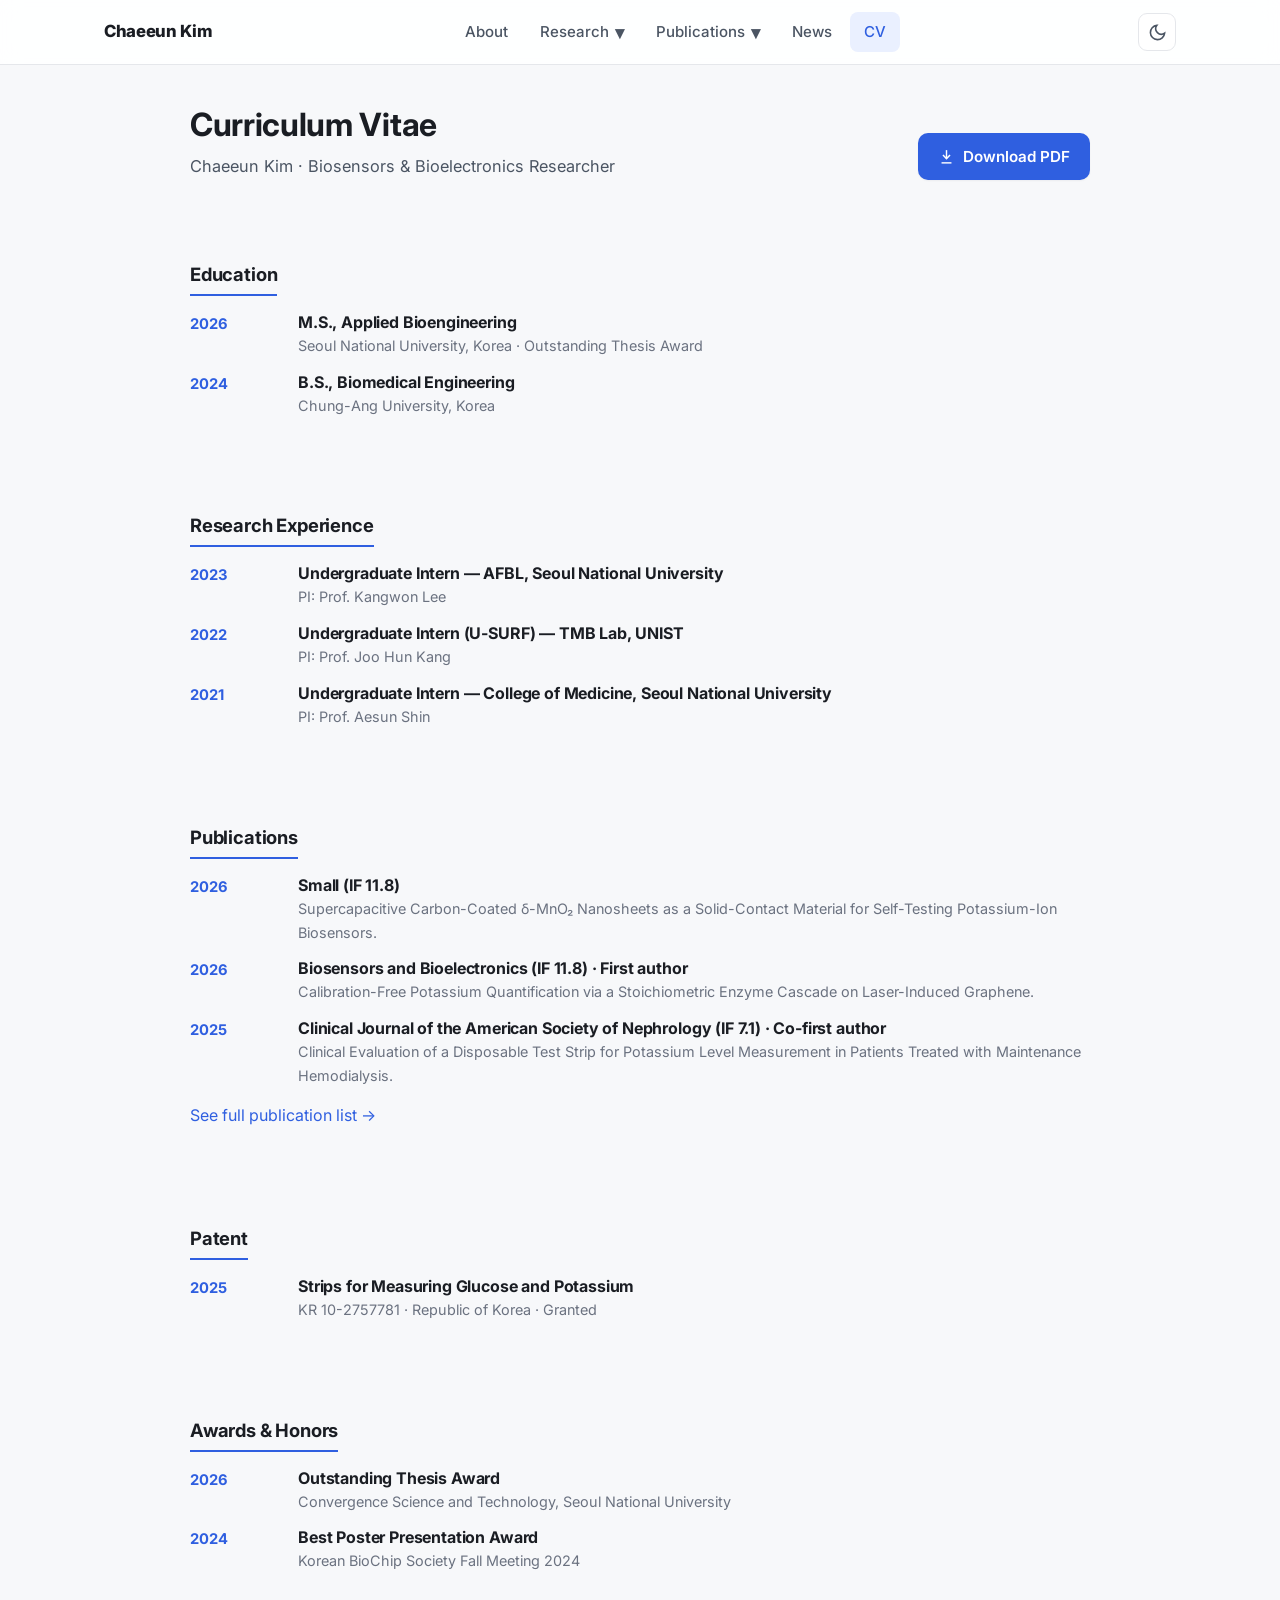
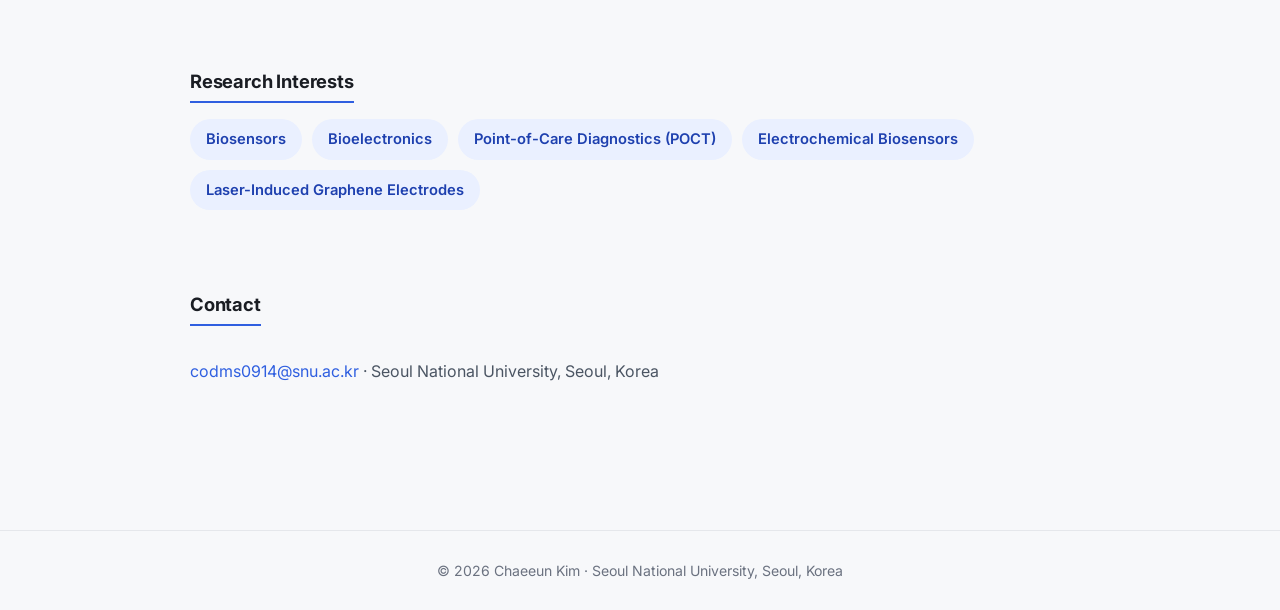
==== cv.html @ f44e91a9 "Remove Theses link from Publications menu Co-Authored-By: Claude Opus 5.5 <noreply@anthropic.com> Cl" ====
<!DOCTYPE html>
<html lang="en" data-theme="light">
<head>
  <meta charset="UTF-8" />
  <meta name="viewport" content="width=device-width, initial-scale=1.0" />
  <title>CV — Chaeeun Kim</title>
  <meta name="description" content="Curriculum vitae of Chaeeun Kim, biosensors and bioelectronics researcher." />
  <link rel="preconnect" href="https://fonts.googleapis.com" />
  <link rel="preconnect" href="https://fonts.gstatic.com" crossorigin />
  <link href="https://fonts.googleapis.com/css2?family=Inter:wght@400;500;600;700;800&display=swap" rel="stylesheet" />
  <link rel="stylesheet" href="assets/css/style.css?v=20261023-hero" />
</head>
<body>

  <!-- ============ NAVIGATION (same on every page) ============ -->
  <header class="nav">
    <div class="nav__inner">
      <a class="nav__brand" href="index.html">Chaeeun Kim</a>
      <nav class="nav__links" id="navLinks">

        <a href="index.html">About</a>
        <details class="nav__dropdown"><summary class="nav__dropdown-toggle">Research <span class="nav__caret" aria-hidden="true">▾</span></summary><div class="nav__dropdown-menu"><a href="research-experiences.html">Research Experiences</a><a href="research-interests.html">Research Interests</a></div></details>
        <details class="nav__dropdown">
          <summary class="nav__dropdown-toggle">Publications <span class="nav__caret" aria-hidden="true">▾</span></summary>
          <div class="nav__dropdown-menu">
            <a href="publications.html">Journal Articles</a>
            <a href="patents.html">Patents/Projects</a>
          </div>
        </details>
        <a href="news.html">News</a>
        <a href="cv.html" class="is-active">CV</a>
      </nav>
      <div style="display:flex; gap:8px;">
        <button class="icon-btn nav__toggle" onclick="toggleMenu()" aria-label="Menu">
          <svg viewBox="0 0 24 24" fill="none" stroke="currentColor" stroke-width="2" width="20" height="20"><line x1="3" y1="6" x2="21" y2="6"/><line x1="3" y1="12" x2="21" y2="12"/><line x1="3" y1="18" x2="21" y2="18"/></svg>
        </button>
        <button class="icon-btn" onclick="toggleTheme()" aria-label="Toggle dark mode">
          <svg viewBox="0 0 24 24" fill="none" stroke="currentColor" stroke-width="2" width="19" height="19"><path d="M21 12.79A9 9 0 1 1 11.21 3 7 7 0 0 0 21 12.79z"/></svg>
        </button>
      </div>
    </div>
  </header>

  <main class="site-main">
    <div class="container">
      <div class="layout layout--single">

        <div class="page-header" style="display:flex; justify-content:space-between; align-items:flex-end; flex-wrap:wrap; gap:16px;">
          <div>
            <h1>Curriculum Vitae</h1>
            <p>Chaeeun Kim · Biosensors &amp; Bioelectronics Researcher</p>
          </div>
          <!-- PDF DOWNLOAD: put your CV at assets/files/CV_Chaeeun_Kim.pdf, then
               remove style="display:none" below to show the button. -->
          <a class="btn-download" href="assets/files/CV_Chaeeun_Kim.pdf" target="_blank" rel="noopener" >
            <svg viewBox="0 0 24 24" fill="none" stroke="currentColor" stroke-width="2"><path d="M12 3v12"/><path d="m7 10 5 5 5-5"/><path d="M5 21h14"/></svg>
            Download PDF
          </a>
        </div>

        <!-- Education -->
        <div class="cv-block">
          <h2>Education</h2>
          <div class="cv-row">
            <div class="cv-row__year">2026</div>
            <div class="cv-row__body">
              <h3>M.S., Applied Bioengineering</h3>
              <p>Seoul National University, Korea · Outstanding Thesis Award</p>
            </div>
          </div>
          <div class="cv-row">
            <div class="cv-row__year">2024</div>
            <div class="cv-row__body">
              <h3>B.S., Biomedical Engineering</h3>
              <p>Chung-Ang University, Korea</p>
            </div>
          </div>
        </div>

        <!-- Research Experience -->
        <div class="cv-block">
          <h2>Research Experience</h2>
          <div class="cv-row">
            <div class="cv-row__year">2023</div>
            <div class="cv-row__body">
              <h3>Undergraduate Intern — AFBL, Seoul National University</h3>
              <p>PI: Prof. Kangwon Lee</p>
            </div>
          </div>
          <div class="cv-row">
            <div class="cv-row__year">2022</div>
            <div class="cv-row__body">
              <h3>Undergraduate Intern (U-SURF) — TMB Lab, UNIST</h3>
              <p>PI: Prof. Joo Hun Kang</p>
            </div>
          </div>
          <div class="cv-row">
            <div class="cv-row__year">2021</div>
            <div class="cv-row__body">
              <h3>Undergraduate Intern — College of Medicine, Seoul National University</h3>
              <p>PI: Prof. Aesun Shin</p>
            </div>
          </div>
        </div>

        <!-- Publications -->
        <div class="cv-block">
          <h2>Publications</h2>
          <div class="cv-row">
            <div class="cv-row__year">2026</div>
            <div class="cv-row__body">
              <h3>Small (IF 11.8)</h3>
              <p>Supercapacitive Carbon-Coated δ-MnO₂ Nanosheets as a Solid-Contact Material for Self-Testing Potassium-Ion Biosensors.</p>
            </div>
          </div>
          <div class="cv-row">
            <div class="cv-row__year">2026</div>
            <div class="cv-row__body">
              <h3>Biosensors and Bioelectronics (IF 11.8) · First author</h3>
              <p>Calibration-Free Potassium Quantification via a Stoichiometric Enzyme Cascade on Laser-Induced Graphene.</p>
            </div>
          </div>
          <div class="cv-row">
            <div class="cv-row__year">2025</div>
            <div class="cv-row__body">
              <h3>Clinical Journal of the American Society of Nephrology (IF 7.1) · Co-first author</h3>
              <p>Clinical Evaluation of a Disposable Test Strip for Potassium Level Measurement in Patients Treated with Maintenance Hemodialysis.</p>
            </div>
          </div>
          <p style="margin-top:6px;"><a href="publications.html">See full publication list →</a></p>
        </div>

        <!-- Patents -->
        <div class="cv-block">
          <h2>Patent</h2>
          <div class="cv-row">
            <div class="cv-row__year">2025</div>
            <div class="cv-row__body">
              <h3>Strips for Measuring Glucose and Potassium</h3>
              <p>KR 10-2757781 · Republic of Korea · Granted</p>
            </div>
          </div>
        </div>

        <!-- Awards -->
        <div class="cv-block">
          <h2>Awards &amp; Honors</h2>
          <div class="cv-row">
            <div class="cv-row__year">2026</div>
            <div class="cv-row__body">
              <h3>Outstanding Thesis Award</h3>
              <p>Convergence Science and Technology, Seoul National University</p>
            </div>
          </div>
          <div class="cv-row">
            <div class="cv-row__year">2024</div>
            <div class="cv-row__body">
              <h3>Best Poster Presentation Award</h3>
              <p>Korean BioChip Society Fall Meeting 2024</p>
            </div>
          </div>
        </div>

        <!-- Research Interests -->
        <div class="cv-block">
          <h2>Research Interests</h2>
          <div class="pills">
            <span class="pill">Biosensors</span>
            <span class="pill">Bioelectronics</span>
            <span class="pill">Point-of-Care Diagnostics (POCT)</span>
            <span class="pill">Electrochemical Biosensors</span>
            <span class="pill">Laser-Induced Graphene Electrodes</span>
          </div>
        </div>

        <!-- Contact -->
        <div class="cv-block">
          <h2>Contact</h2>
          <p style="color:var(--text-soft);">
            <a href="mailto:codms0914@snu.ac.kr">codms0914@snu.ac.kr</a> · Seoul National University, Seoul, Korea
          </p>
        </div>

      </div>
    </div>
  </main>

  <footer class="footer">
    <div class="container">© 2026 Chaeeun Kim · Seoul National University, Seoul, Korea</div>
  </footer>

  <script src="assets/js/main.js?v=20261023"></script>
</body>
</html>
---- assets/css/style.css ----
/* =============================================================
   Chaeeun Kim — Academic Portfolio
   Design system & global styles
   Font: Inter (loaded in each HTML <head>)
   ============================================================= */

/* ---------- Theme tokens ---------- */
:root {
  --font-sans: "Inter", -apple-system, BlinkMacSystemFont, "Segoe UI", Roboto, Helvetica, Arial, sans-serif;

  /* Light theme */
  --bg: #f7f8fa;
  --surface: #ffffff;
  --surface-2: #f1f3f6;
  --text: #1a1d23;
  --text-soft: #4b5563;
  --text-muted: #6b7280;
  --border: #e5e7eb;
  --accent: #2f5fe0;          /* refined academic blue */
  --accent-soft: #eaf0ff;
  --accent-strong: #1e40af;
  --shadow: 0 1px 3px rgba(16, 24, 40, .06), 0 8px 24px rgba(16, 24, 40, .05);
  --shadow-sm: 0 1px 2px rgba(16, 24, 40, .05);
  --radius: 16px;
  --radius-sm: 10px;
  --maxw: 1120px;
}

html[data-theme="dark"] {
  --bg: #0f1115;
  --surface: #171a21;
  --surface-2: #1e222b;
  --text: #e8eaed;
  --text-soft: #b6bcc6;
  --text-muted: #8b93a1;
  --border: #2a2f3a;
  --accent: #6b93ff;
  --accent-soft: #1b2540;
  --accent-strong: #93b2ff;
  --shadow: 0 1px 3px rgba(0, 0, 0, .4), 0 12px 30px rgba(0, 0, 0, .35);
  --shadow-sm: 0 1px 2px rgba(0, 0, 0, .35);
}

* { box-sizing: border-box; }

html { scroll-behavior: smooth; }

body {
  margin: 0;
  font-family: var(--font-sans);
  background: var(--bg);
  color: var(--text);
  line-height: 1.65;
  font-size: 16px;
  -webkit-font-smoothing: antialiased;
  text-rendering: optimizeLegibility;
  transition: background-color .25s ease, color .25s ease;
}

a { color: var(--accent); text-decoration: none; transition: color .15s ease; }
a:hover { color: var(--accent-strong); text-decoration: underline; }

h1, h2, h3, h4 { line-height: 1.25; font-weight: 700; letter-spacing: -.01em; }

img { max-width: 100%; display: block; }

/* ---------- Layout ---------- */
.container { max-width: var(--maxw); margin: 0 auto; padding: 0 24px; }

.site-main { padding: 40px 0 72px; }

.layout {
  display: grid;
  grid-template-columns: 320px 1fr;
  gap: 48px;
  align-items: start;
}

/* Pages without the profile sidebar (publications, news, etc.) */
.layout--single { grid-template-columns: 1fr; max-width: 900px; margin: 0 auto; }

/* ---------- Top navigation ---------- */
.nav {
  position: sticky; top: 0; z-index: 50;
  background: color-mix(in srgb, var(--surface) 88%, transparent);
  backdrop-filter: saturate(160%) blur(10px);
  border-bottom: 1px solid var(--border);
}
.nav__inner {
  max-width: var(--maxw); margin: 0 auto; padding: 0 24px;
  height: 64px; display: flex; align-items: center; justify-content: space-between;
}
.nav__brand { font-weight: 800; font-size: 1.05rem; letter-spacing: -.02em; color: var(--text); }
.nav__brand:hover { text-decoration: none; color: var(--accent); }
.nav__links { display: flex; align-items: center; gap: 4px; }
.nav__links a {
  color: var(--text-soft); font-weight: 500; font-size: .94rem;
  padding: 8px 14px; border-radius: 8px;
}
.nav__links a:hover { color: var(--text); background: var(--surface-2); text-decoration: none; }
.nav__links a.is-active { color: var(--accent); background: var(--accent-soft); }

.icon-btn {
  display: inline-flex; align-items: center; justify-content: center;
  width: 38px; height: 38px; border-radius: 9px;
  border: 1px solid var(--border); background: var(--surface);
  color: var(--text-soft); cursor: pointer; transition: all .15s ease;
}
.icon-btn:hover { color: var(--accent); border-color: var(--accent); }

.nav__toggle { display: none; }

/* ---------- Profile card (sidebar) ---------- */
.profile {
  position: sticky; top: 88px;
  background: var(--surface);
  border: 1px solid var(--border);
  border-radius: var(--radius);
  box-shadow: var(--shadow);
  padding: 28px 24px;
  text-align: center;
}
.profile__avatar {
  width: 168px; height: 168px; border-radius: 50%;
  margin: 4px auto 18px; object-fit: cover;
  border: 4px solid var(--surface);
  box-shadow: 0 0 0 1px var(--border), var(--shadow);
  background: var(--surface-2);
}
.profile__name { font-size: 1.5rem; margin: 0 0 6px; }
.profile__role { color: var(--text-soft); font-size: .95rem; margin: 0 0 2px; }
.profile__org { color: var(--accent); font-size: .9rem; font-weight: 600; margin: 0 0 18px; }
.profile__org a { color: var(--accent); }

.social { display: flex; justify-content: center; flex-wrap: wrap; gap: 8px; }
.social a {
  display: inline-flex; align-items: center; justify-content: center;
  width: 40px; height: 40px; border-radius: 10px;
  background: var(--surface-2); color: var(--text-soft);
  transition: all .15s ease;
}
.social a:hover { background: var(--accent); color: #fff; text-decoration: none; transform: translateY(-2px); }
.social svg { width: 19px; height: 19px; }

.profile__divider { height: 1px; background: var(--border); margin: 20px 0; }
.profile__meta { text-align: left; font-size: .88rem; color: var(--text-muted); }
.profile__meta li { display: flex; gap: 9px; align-items: flex-start; margin-bottom: 9px; list-style: none; }
.profile__meta ul { margin: 0; padding: 0; }
.profile__meta svg { width: 16px; height: 16px; flex-shrink: 0; margin-top: 3px; color: var(--accent); }

/* ---------- Sections ---------- */
.section { margin-bottom: 44px; }
.section:last-child { margin-bottom: 0; }
.section__title {
  font-size: 1.35rem; margin: 0 0 6px;
  display: flex; align-items: center; gap: 10px;
}
.section__title::after {
  content: ""; flex: 1; height: 1px; background: var(--border);
}
.section__lead { color: var(--text-soft); margin: 0 0 22px; font-size: 1rem; }

.page-header { margin-bottom: 34px; }
.page-header h1 { font-size: 2rem; margin: 0 0 8px; }
.page-header p { color: var(--text-soft); margin: 0; font-size: 1.02rem; }

/* Hero (About intro) */
.hero-panel {
  position: relative;
  padding: 36px 40px;
  border: 1px solid var(--border);
  border-radius: 16px;
  background: var(--surface);
}
.hero__eyebrow {
  display: inline-flex; align-items: center; gap: 8px;
  margin: 0 0 16px;
  color: var(--text-muted);
  font-size: .74rem;
  font-weight: 600;
  letter-spacing: .14em;
  text-transform: uppercase;
}
.hero__eyebrow::before { content: ""; width: 7px; height: 7px; border-radius: 50%; background: var(--accent); }
.hero__name { font-size: 2.5rem; font-weight: 800; margin: 0 0 10px; letter-spacing: -.04em; }
.hero__tagline { font-size: 1.08rem; color: var(--text-soft); font-weight: 500; margin: 0 0 24px; padding-bottom: 22px; border-bottom: 1px solid var(--border); }
.prose p { color: var(--text-soft); margin: 0 0 16px; }
.hero-panel .prose p { line-height: 1.85; }
.hero-panel .prose p:last-child { margin-bottom: 0; }
.hero-panel .prose strong { color: var(--text); font-weight: 600; }

/* ---------- Cards / research focus ---------- */
.section__heading-row {
  display: flex;
  align-items: center;
  justify-content: space-between;
  gap: 20px;
  margin-bottom: 12px;
}
.section__heading-row .section__title { flex: 1; margin-bottom: 0; }
.section__more {
  display: inline-flex;
  align-items: center;
  gap: 7px;
  flex-shrink: 0;
  color: var(--accent);
  font-size: .86rem;
  font-weight: 600;
}
.section__more:hover { text-decoration: none; }
.section__more svg { width: 16px; height: 16px; transition: transform .18s ease; }
.section__more:hover svg { transform: translateX(3px); }
.cards { display: grid; grid-template-columns: repeat(auto-fit, minmax(200px, 1fr)); gap: 16px; }
.card {
  background: var(--surface); border: 1px solid var(--border);
  border-radius: var(--radius-sm); padding: 22px; box-shadow: var(--shadow-sm);
  transition: transform .18s ease, box-shadow .18s ease, border-color .18s ease;
}
.card:hover { transform: translateY(-3px); box-shadow: var(--shadow); border-color: var(--accent); }
.card__icon {
  width: 44px; height: 44px; border-radius: 11px;
  display: inline-flex; align-items: center; justify-content: center;
  background: var(--accent-soft); color: var(--accent); margin-bottom: 14px;
}
.card__icon svg { width: 24px; height: 24px; }
.card h3 { font-size: 1.02rem; margin: 0 0 6px; }
.card p { font-size: .9rem; color: var(--text-muted); margin: 0; }
.research-card {
  min-width: 0;
  overflow: hidden;
  padding: 0;
}
.research-card__media {
  position: relative;
  aspect-ratio: 3 / 2;
  overflow: hidden;
  background: #f8fbff;
  border-bottom: 1px solid var(--border);
}
.research-card__media img {
  width: 100%;
  height: 100%;
  object-fit: cover;
  transition: transform .35s ease;
}
.research-card__index {
  position: absolute;
  top: 12px;
  left: 14px;
  z-index: 2;
  display: inline-flex;
  align-items: center;
  gap: 8px;
  color: #4f7ee8;
  font-size: .75rem;
  font-weight: 700;
  text-shadow: 0 1px 5px rgba(255, 255, 255, .95);
}
.research-card__index::after {
  content: "";
  width: 22px;
  height: 1px;
  background: #8eb3ff;
}
.research-card:hover .research-card__media img { transform: scale(1.025); }
.research-card__body { padding: 15px 18px 20px; }
.research-card h3 { font-size: 1rem; line-height: 1.28; }
.research-card p { line-height: 1.55; }

/* Interests as pills */
.pills { display: flex; flex-wrap: wrap; gap: 10px; }
.pill {
  background: var(--accent-soft); color: var(--accent-strong);
  padding: 8px 16px; border-radius: 999px; font-size: .92rem; font-weight: 600;
}

/* ---------- Timeline (education / experience) ---------- */
.timeline { position: relative; padding-left: 26px; }
.timeline::before {
  content: ""; position: absolute; left: 6px; top: 6px; bottom: 6px;
  width: 2px; background: var(--border);
}
.timeline__item { position: relative; padding-bottom: 24px; }
.timeline__item:last-child { padding-bottom: 0; }
.timeline__item::before {
  content: ""; position: absolute; left: -26px; top: 5px;
  width: 12px; height: 12px; border-radius: 50%;
  background: var(--accent); border: 3px solid var(--surface);
  box-shadow: 0 0 0 1px var(--accent);
}
.timeline__title { font-size: 1.02rem; font-weight: 700; margin: 0; }
.timeline__meta { color: var(--accent); font-size: .85rem; font-weight: 600; margin: 2px 0 0; }
.timeline__sub { color: var(--text-muted); font-size: .9rem; margin: 4px 0 0; }

/* ---------- Publications ---------- */
.pub-list { list-style: none; margin: 0; padding: 0; }
.pub {
  background: var(--surface); border: 1px solid var(--border);
  border-radius: var(--radius-sm); padding: 22px 24px; margin-bottom: 16px;
  box-shadow: var(--shadow-sm); transition: border-color .18s ease, box-shadow .18s ease;
  display: flex; gap: 20px;
}
.pub:hover { border-color: var(--accent); box-shadow: var(--shadow); }
.pub__year {
  flex-shrink: 0; font-weight: 800; font-size: 1.05rem; color: var(--accent);
  width: 52px; padding-top: 2px;
}
.pub__body { flex: 1; }
.pub__title { font-size: 1.05rem; font-weight: 700; margin: 0 0 8px; line-height: 1.4; }
.pub__authors { font-size: .92rem; color: var(--text-soft); margin: 0 0 10px; }
.pub__authors .me { color: var(--text); font-weight: 700; text-decoration: underline; text-decoration-color: var(--accent); text-underline-offset: 3px; }
.pub__venue { display: flex; flex-wrap: wrap; align-items: center; gap: 10px; }
.pub__journal { font-style: italic; color: var(--text); font-weight: 600; font-size: .92rem; }
.badge {
  display: inline-flex; align-items: center; gap: 5px;
  font-size: .76rem; font-weight: 700; padding: 3px 10px; border-radius: 999px;
  background: var(--surface-2); color: var(--text-soft);
}
.badge--if { background: var(--accent-soft); color: var(--accent-strong); }
.badge--dot::before { content: ""; width: 6px; height: 6px; border-radius: 50%; background: currentColor; }
.pub__link {
  display: inline-flex; align-items: center; gap: 6px;
  font-size: .82rem; font-weight: 600; padding: 4px 12px; border-radius: 999px;
  border: 1px solid var(--border); color: var(--text-soft);
}
.pub__link:hover { border-color: var(--accent); color: var(--accent); text-decoration: none; }
.pub__link svg { width: 13px; height: 13px; }

/* ---------- Patents ---------- */
.patent {
  background: var(--surface); border: 1px solid var(--border);
  border-radius: var(--radius-sm); padding: 24px; box-shadow: var(--shadow-sm);
  display: flex; gap: 18px; align-items: flex-start; margin-bottom: 16px;
}
.patent__icon {
  width: 46px; height: 46px; flex-shrink: 0; border-radius: 12px;
  background: var(--accent-soft); color: var(--accent);
  display: inline-flex; align-items: center; justify-content: center;
}
.patent__icon svg { width: 25px; height: 25px; }
.patent__title { font-size: 1.05rem; font-weight: 700; margin: 0 0 8px; }
.patent__meta { font-size: .9rem; color: var(--text-soft); margin: 0; }
.patent__meta span { color: var(--text-muted); }

/* ---------- News timeline ---------- */
.news-list { list-style: none; margin: 0; padding: 0; position: relative; padding-left: 130px; }
.news-item { position: relative; padding: 0 0 26px 28px; border-left: 2px solid var(--border); }
.news-item:last-child { border-left-color: transparent; padding-bottom: 0; }

/* News image framing and navigation caret */
.nav__caret {
  display: inline-block;
  font-size: 1.15rem;
  line-height: 1;
  font-weight: 700;
}

.news-card__photo img {
  object-fit: contain;
}

.news-card:hover .news-card__photo img {
  transform: none;
}

.news-item::before {
  content: ""; position: absolute; left: -7px; top: 4px;
  width: 12px; height: 12px; border-radius: 50%;
  background: var(--accent); border: 3px solid var(--bg);
}
.news-item__date {
  position: absolute; left: -130px; top: 2px; width: 96px; text-align: right;
  font-size: .85rem; font-weight: 700; color: var(--accent);
}
.news-item__text { margin: 0; color: var(--text); font-size: .98rem; }
.news-item__text a { font-weight: 600; }
.news-item.is-highlight .news-item__text { font-weight: 600; }
.tag {
  display: inline-block; font-size: .7rem; font-weight: 700; text-transform: uppercase;
  letter-spacing: .04em; padding: 2px 8px; border-radius: 6px; margin-left: 8px;
  background: var(--accent-soft); color: var(--accent-strong); vertical-align: middle;
}
.tag--award { background: #fef3c7; color: #92400e; }
html[data-theme="dark"] .tag--award { background: #3a2f14; color: #fbbf24; }

/* ---------- CV page ---------- */
.cv-block { margin-bottom: 34px; }
.cv-block h2 {
  font-size: 1.15rem; margin: 0 0 16px; padding-bottom: 8px;
  border-bottom: 2px solid var(--accent); display: inline-block;
}
.cv-row { display: flex; gap: 18px; margin-bottom: 14px; }
.cv-row__year { flex-shrink: 0; width: 90px; font-weight: 700; color: var(--accent); font-size: .92rem; }
.cv-row__body h3 { font-size: 1rem; margin: 0; }
.cv-row__body p { margin: 2px 0 0; color: var(--text-muted); font-size: .9rem; }
.btn-download {
  display: inline-flex; align-items: center; gap: 8px;
  background: var(--accent); color: #fff; padding: 11px 20px; border-radius: 10px;
  font-weight: 600; font-size: .95rem; box-shadow: var(--shadow-sm);
}
.btn-download:hover { background: var(--accent-strong); color: #fff; text-decoration: none; transform: translateY(-1px); }
.btn-download svg { width: 17px; height: 17px; }

.note {
  background: var(--surface-2); border: 1px dashed var(--border);
  border-radius: var(--radius-sm); padding: 14px 18px; font-size: .9rem; color: var(--text-muted);
  margin-top: 12px;
}

/* ---------- Footer ---------- */
.footer {
  border-top: 1px solid var(--border); padding: 28px 0; margin-top: 24px;
  color: var(--text-muted); font-size: .88rem; text-align: center;
}

/* ---------- Responsive ---------- */
@media (max-width: 860px) {
  .layout { grid-template-columns: 1fr; gap: 28px; }
  .profile { position: static; }
  .profile__avatar { width: 132px; height: 132px; }
  .nav__links { display: none; }
  .nav__links.is-open {
    display: flex; position: absolute; top: 64px; left: 0; right: 0;
    flex-direction: column; align-items: stretch; gap: 2px;
    background: var(--surface); border-bottom: 1px solid var(--border);
    padding: 12px 16px; box-shadow: var(--shadow);
  }
  .nav__toggle { display: inline-flex; }
  .news-list { padding-left: 0; }
  .news-item__date { position: static; width: auto; text-align: left; display: block; margin-bottom: 4px; }
  .news-item { padding-left: 22px; }
  .pub { flex-direction: column; gap: 8px; }
  .pub__year { width: auto; }
  .hero__name { font-size: 2rem; }
  .hero-panel { padding: 28px 24px; }
}

@media (max-width: 560px) {
  .section__heading-row { align-items: flex-end; gap: 10px; }
  .section__heading-row .section__title::after { display: none; }
  .section__more { font-size: .8rem; }
  .cards { grid-template-columns: 1fr; }
  .research-card__media { aspect-ratio: 3 / 2; }
}

/* ---------- Research navigation dropdown ---------- */
.nav__dropdown {
  position: relative;
}

.nav__dropdown > summary {
  list-style: none;
}

.nav__dropdown > summary::-webkit-details-marker {
  display: none;
}

.nav__dropdown-toggle {
  display: flex;
  align-items: center;
  gap: 6px;
  color: var(--text-soft);
  font-weight: 500;
  font-size: .94rem;
  padding: 8px 14px;
  border-radius: 8px;
  cursor: pointer;
  user-select: none;
}

.nav__dropdown-toggle:hover {
  color: var(--text);
  background: var(--surface-2);
}

.nav__dropdown-toggle.is-active {
  color: var(--accent);
  background: var(--accent-soft);
}

.nav__dropdown-toggle:focus-visible {
  outline: 2px solid var(--accent);
  outline-offset: 2px;
}

.nav__caret {
  font-size: .72rem;
  transition: transform .15s ease;
}

.nav__dropdown[open] .nav__caret {
  transform: rotate(180deg);
}

.nav__dropdown-menu {
  position: absolute;
  top: calc(100% + 8px);
  left: 50%;
  z-index: 1100;
  display: flex;
  min-width: 170px;
  flex-direction: column;
  gap: 2px;
  padding: 8px;
  transform: translateX(-50%);
  background: var(--surface);
  border: 1px solid var(--border);
  border-radius: 10px;
  box-shadow: var(--shadow);
}

.nav__dropdown-menu a {
  display: block;
  white-space: nowrap;
}

.author-note {
  display: block;
  margin-top: 5px;
  color: var(--text-muted);
  font-size: .82rem;
  font-weight: 400;
  text-decoration: none;
}

@media (max-width: 860px) {
  .nav__dropdown {
    width: 100%;
  }

  .nav__dropdown-toggle {
    justify-content: space-between;
    width: 100%;
  }

  .nav__dropdown-menu {
    position: static;
    min-width: 0;
    margin-top: 2px;
    padding: 4px 0 4px 14px;
    transform: none;
    background: transparent;
    border: 0;
    box-shadow: none;
  }

  .nav__dropdown-menu a {
    width: 100%;
  }
}

/* Final display overrides */
.nav__caret {
  display: inline-block;
  font-size: 1.15rem;
  line-height: 1;
  font-weight: 700;
}

.news-card__photo img {
  object-fit: contain;
}

.news-card:hover .news-card__photo img {
  transform: none;
}


/* SNU emblem link to AFBL Lab */
.social__snu-mark {
  display: block;
  width: 25px;
  height: 25px;
  object-fit: contain;
  filter: grayscale(1) brightness(.58);
  transition: filter .15s ease;
}
.social__snu:hover .social__snu-mark {
  filter: brightness(0) invert(1);
}
:root[data-theme="dark"] .social__snu-mark {
  filter: grayscale(1) brightness(1.65);
}
:root[data-theme="dark"] .social__snu:hover .social__snu-mark {
  filter: brightness(0) invert(1);
}


/* Profile CV link */
.profile__cv {
  margin-top: 12px;
}
.profile__cv-link {
  color: var(--text-muted);
  font-weight: 600;
  text-decoration: none;
  border-bottom: 1px solid color-mix(in srgb, var(--accent) 30%, transparent);
  transition: color .15s ease, border-color .15s ease;
}
.profile__cv-link:hover {
  color: var(--accent);
  border-color: var(--accent);
  text-decoration: none;
}

/* Research links and academic theses */
.research-card--link { display: block; color: var(--text); }
.research-card--link:hover { color: var(--text); text-decoration: none; }
.research-card--link:focus-visible { outline: 3px solid var(--accent); outline-offset: 4px; }
.thesis-section { padding-top: 24px; border-top: 1px solid var(--border); scroll-margin-top: 92px; }
.thesis-entry { margin-top: 24px; }
.thesis-entry + .thesis-entry { margin-top: 28px; }
.thesis-entry h3 { display: flex; align-items: center; gap: 12px; margin: 0 0 9px; font-size: 1rem; }
.thesis-entry h3 span { color: var(--accent); font-size: .8rem; font-weight: 600; }
.thesis-entry__title { margin: 0 0 7px; color: var(--text); font-size: .95rem; font-weight: 500; line-height: 1.65; }
.thesis-entry__meta { margin: 0; color: var(--text-muted); font-size: .82rem; }

.publication-metrics-note { margin: -18px 0 38px; color: var(--text-muted); font-size: .74rem; line-height: 1.7; }
a.pub-tag--if:hover { color: var(--accent); text-decoration: underline; }
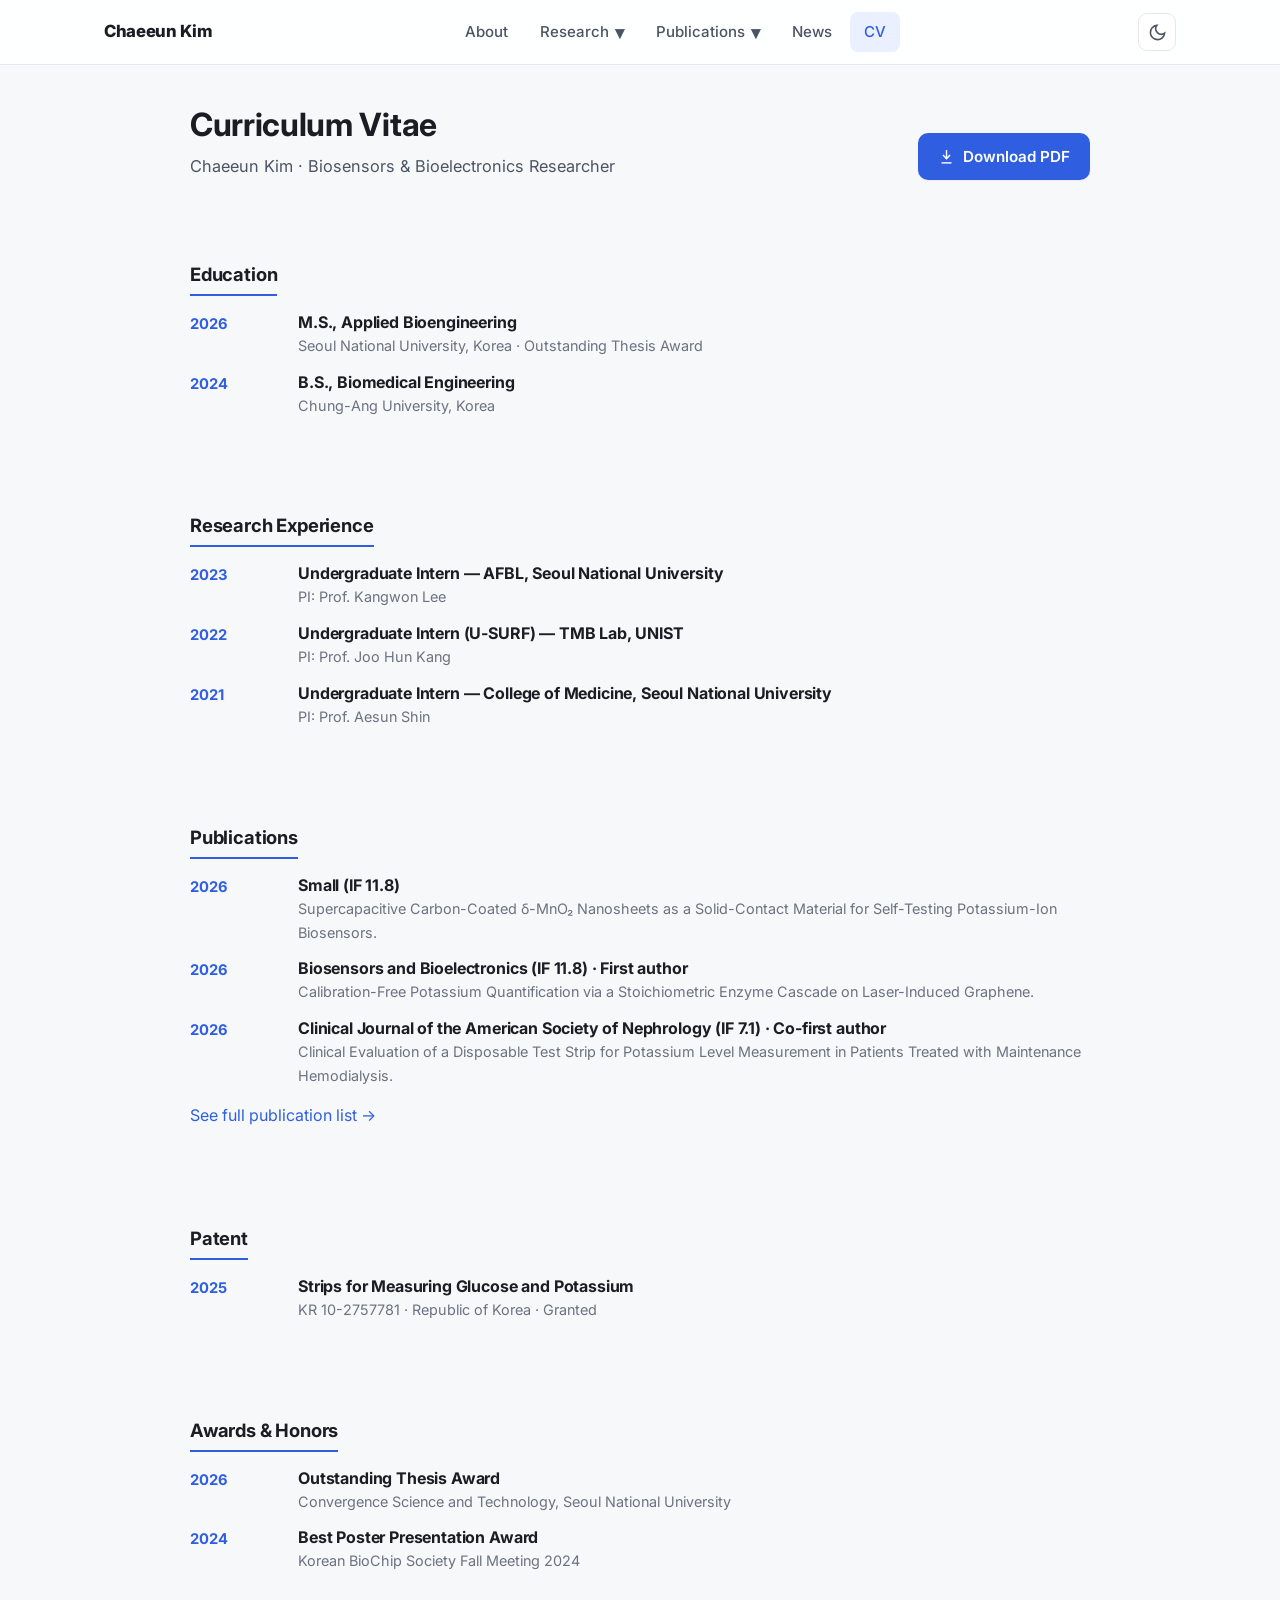
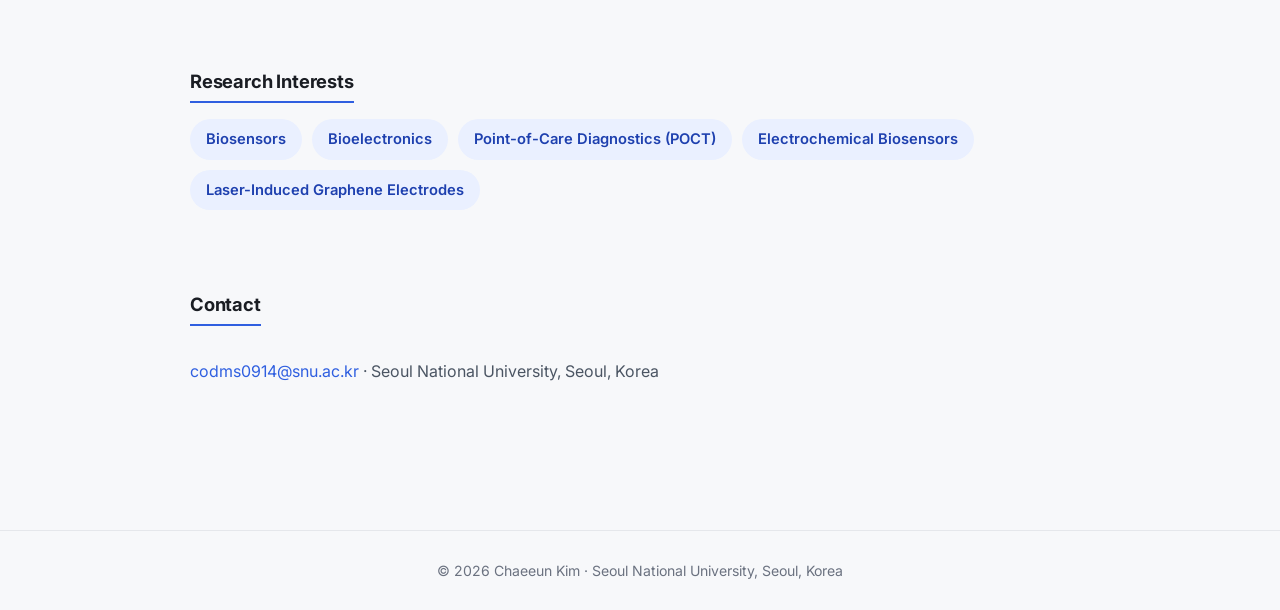
==== commit e2229515: "Use 2026 for CJASN and English Google Scholar link Co-Authored-By: Claude Opus 5.5 <noreply@anthropi" ====
--- a/cv.html
+++ b/cv.html
@@ -8,7 +8,7 @@
   <link rel="preconnect" href="https://fonts.googleapis.com" />
   <link rel="preconnect" href="https://fonts.gstatic.com" crossorigin />
   <link href="https://fonts.googleapis.com/css2?family=Inter:wght@400;500;600;700;800&display=swap" rel="stylesheet" />
-  <link rel="stylesheet" href="assets/css/style.css?v=20261023-hero" />
+  <link rel="stylesheet" href="assets/css/style.css?v=20261025-2" />
 </head>
 <body>
 
@@ -121,7 +121,7 @@
             </div>
           </div>
           <div class="cv-row">
-            <div class="cv-row__year">2025</div>
+            <div class="cv-row__year">2026</div>
             <div class="cv-row__body">
               <h3>Clinical Journal of the American Society of Nephrology (IF 7.1) · Co-first author</h3>
               <p>Clinical Evaluation of a Disposable Test Strip for Potassium Level Measurement in Patients Treated with Maintenance Hemodialysis.</p>
--- a/assets/css/style.css
+++ b/assets/css/style.css
@@ -341,6 +341,8 @@
 .patent__title { font-size: 1.05rem; font-weight: 700; margin: 0 0 8px; }
 .patent__meta { font-size: .9rem; color: var(--text-soft); margin: 0; }
 .patent__meta span { color: var(--text-muted); }
+.patent__meta .status--ongoing { display: inline-block; padding: 1px 9px; border-radius: 999px; background: #e0f2fe; color: #0369a1; font-weight: 600; font-size: .82rem; }
+[data-theme="dark"] .patent__meta .status--ongoing { background: rgba(56, 189, 248, .16); color: #7dd3fc; }
 
 /* ---------- News timeline ---------- */
 .news-list { list-style: none; margin: 0; padding: 0; position: relative; padding-left: 130px; }
@@ -615,6 +617,7 @@
 .thesis-entry h3 span { color: var(--accent); font-size: .8rem; font-weight: 600; }
 .thesis-entry__title { margin: 0 0 7px; color: var(--text); font-size: .95rem; font-weight: 500; line-height: 1.65; }
 .thesis-entry__meta { margin: 0; color: var(--text-muted); font-size: .82rem; }
+.thesis-entry__meta strong { color: var(--accent); font-weight: 600; }
 
 .publication-metrics-note { margin: -18px 0 38px; color: var(--text-muted); font-size: .74rem; line-height: 1.7; }
 a.pub-tag--if:hover { color: var(--accent); text-decoration: underline; }
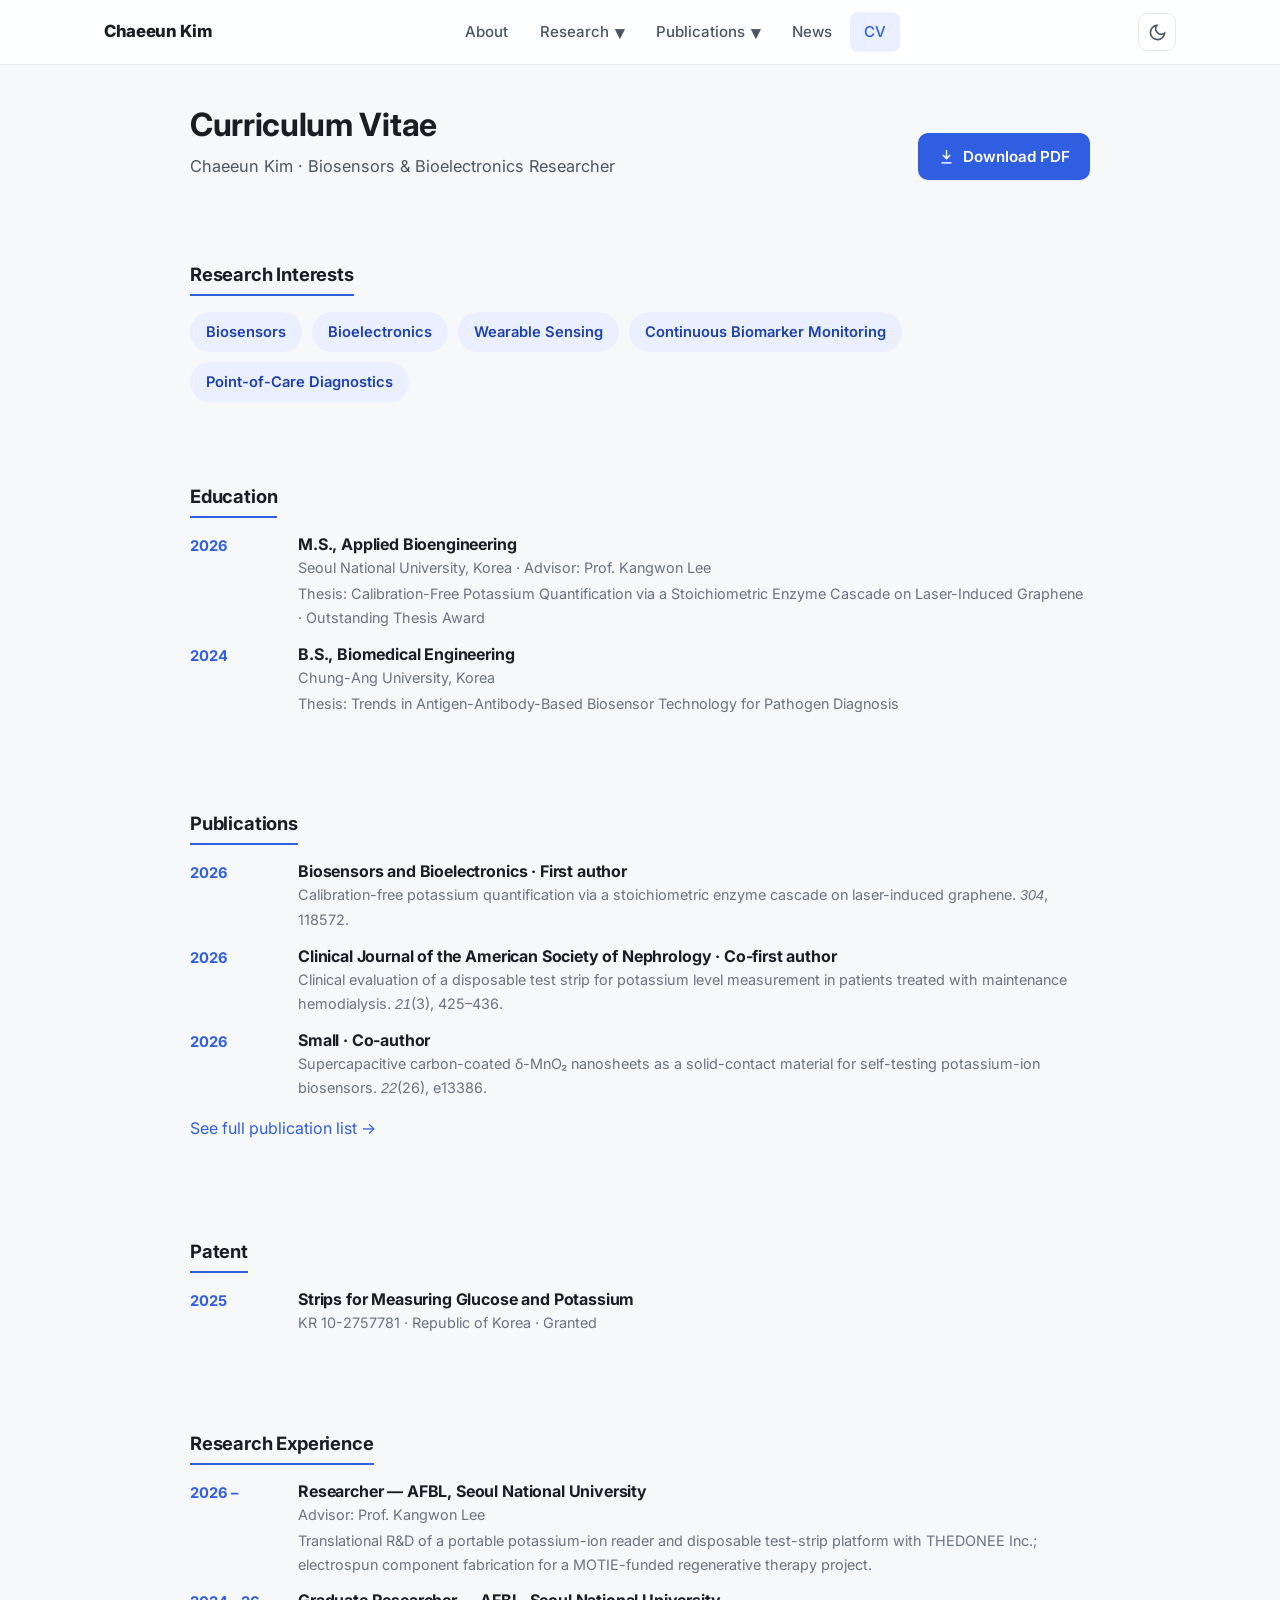
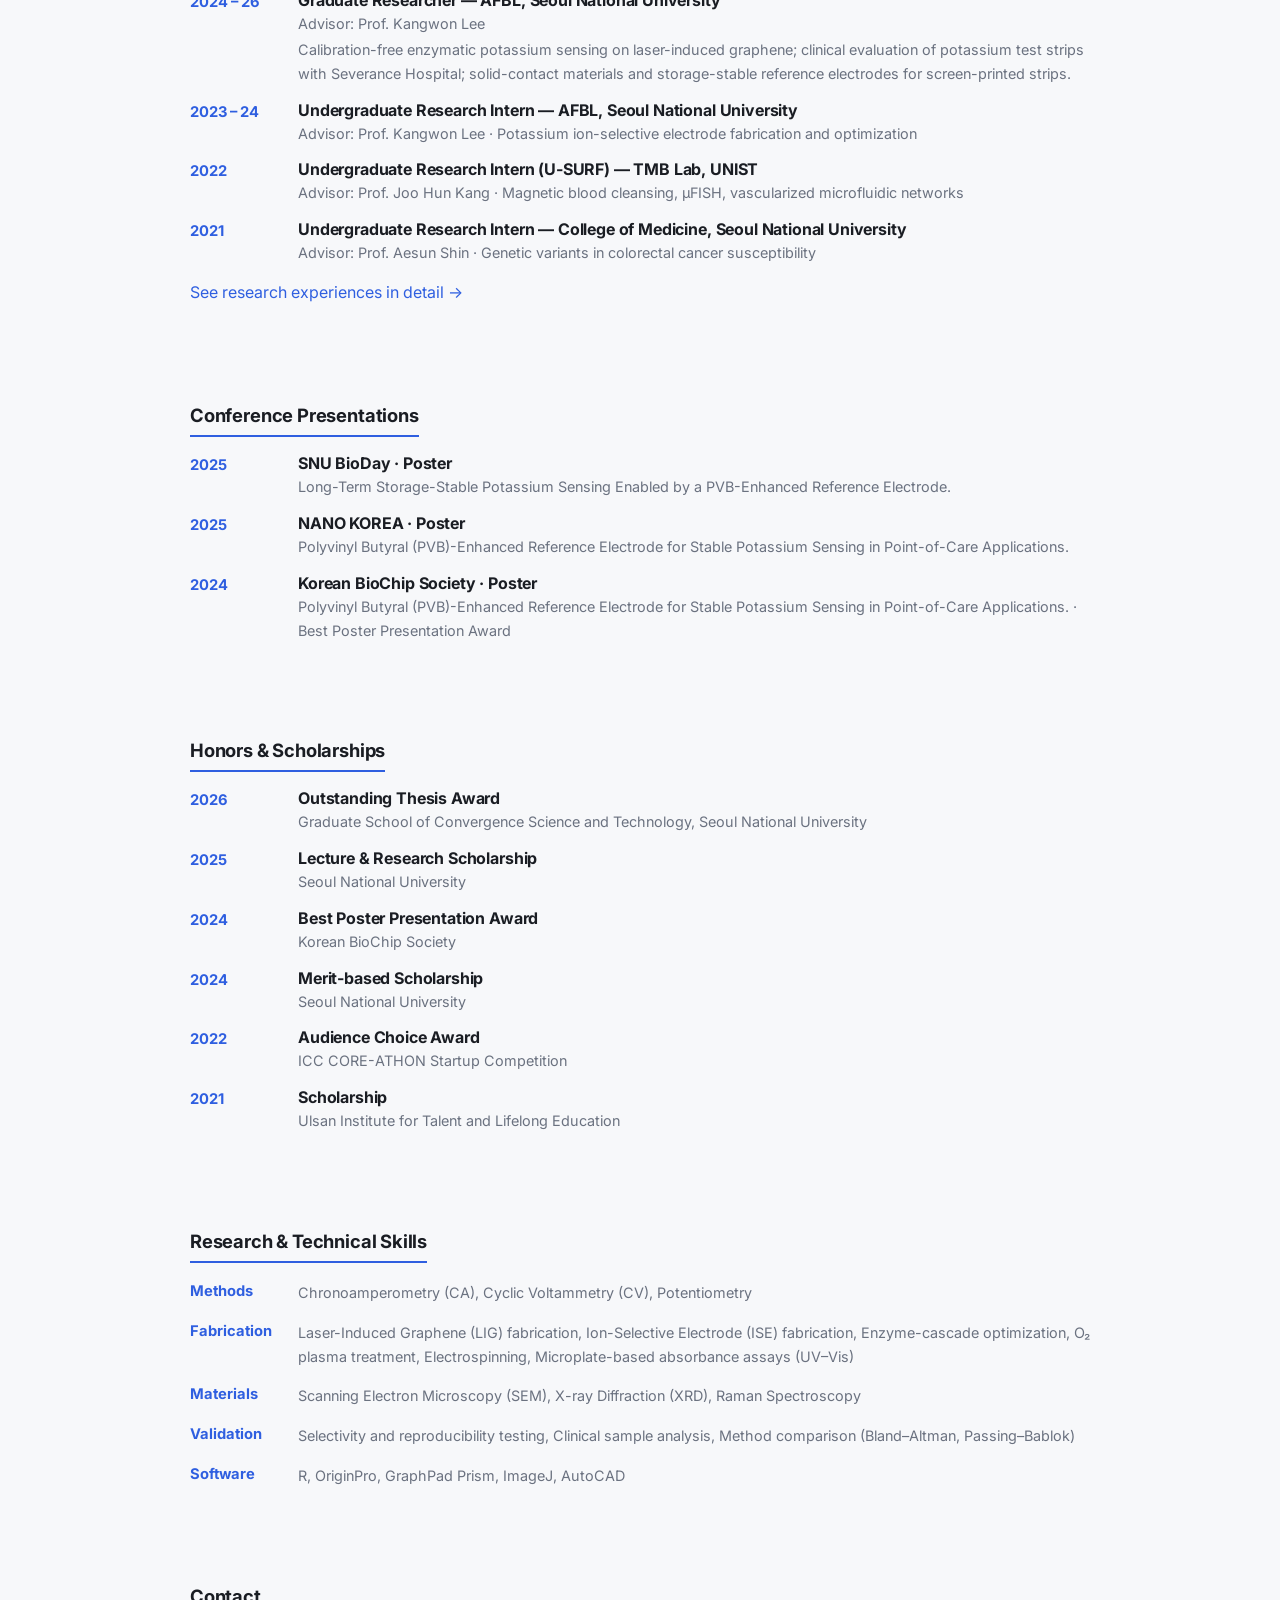
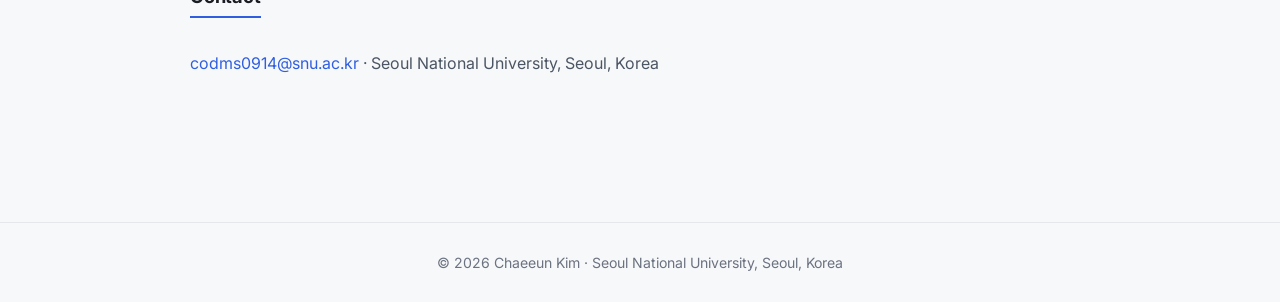
==== commit 796bee04: "Update CV page and PDF to current version - Replace downloadable CV PDF with the latest version - Ad" ====
--- a/cv.html
+++ b/cv.html
@@ -19,7 +19,7 @@
       <nav class="nav__links" id="navLinks">
 
         <a href="index.html">About</a>
-        <details class="nav__dropdown"><summary class="nav__dropdown-toggle">Research <span class="nav__caret" aria-hidden="true">▾</span></summary><div class="nav__dropdown-menu"><a href="research-experiences.html">Research Experiences</a><a href="research-interests.html">Research Interests</a></div></details>
+        <details class="nav__dropdown"><summary class="nav__dropdown-toggle">Research <span class="nav__caret" aria-hidden="true">▾</span></summary><div class="nav__dropdown-menu"><a href="research-experiences.html?rev=20261026-results">Research Experiences</a><a href="research-interests.html">Research Interests</a></div></details>
         <details class="nav__dropdown">
           <summary class="nav__dropdown-toggle">Publications <span class="nav__caret" aria-hidden="true">▾</span></summary>
           <div class="nav__dropdown-menu">
@@ -52,113 +52,10 @@
           </div>
           <!-- PDF DOWNLOAD: put your CV at assets/files/CV_Chaeeun_Kim.pdf, then
                remove style="display:none" below to show the button. -->
-          <a class="btn-download" href="assets/files/CV_Chaeeun_Kim.pdf" target="_blank" rel="noopener" >
+          <a class="btn-download" href="assets/files/CV_Chaeeun_Kim.pdf?v=20261113" target="_blank" rel="noopener" >
             <svg viewBox="0 0 24 24" fill="none" stroke="currentColor" stroke-width="2"><path d="M12 3v12"/><path d="m7 10 5 5 5-5"/><path d="M5 21h14"/></svg>
             Download PDF
           </a>
-        </div>
-
-        <!-- Education -->
-        <div class="cv-block">
-          <h2>Education</h2>
-          <div class="cv-row">
-            <div class="cv-row__year">2026</div>
-            <div class="cv-row__body">
-              <h3>M.S., Applied Bioengineering</h3>
-              <p>Seoul National University, Korea · Outstanding Thesis Award</p>
-            </div>
-          </div>
-          <div class="cv-row">
-            <div class="cv-row__year">2024</div>
-            <div class="cv-row__body">
-              <h3>B.S., Biomedical Engineering</h3>
-              <p>Chung-Ang University, Korea</p>
-            </div>
-          </div>
-        </div>
-
-        <!-- Research Experience -->
-        <div class="cv-block">
-          <h2>Research Experience</h2>
-          <div class="cv-row">
-            <div class="cv-row__year">2023</div>
-            <div class="cv-row__body">
-              <h3>Undergraduate Intern — AFBL, Seoul National University</h3>
-              <p>PI: Prof. Kangwon Lee</p>
-            </div>
-          </div>
-          <div class="cv-row">
-            <div class="cv-row__year">2022</div>
-            <div class="cv-row__body">
-              <h3>Undergraduate Intern (U-SURF) — TMB Lab, UNIST</h3>
-              <p>PI: Prof. Joo Hun Kang</p>
-            </div>
-          </div>
-          <div class="cv-row">
-            <div class="cv-row__year">2021</div>
-            <div class="cv-row__body">
-              <h3>Undergraduate Intern — College of Medicine, Seoul National University</h3>
-              <p>PI: Prof. Aesun Shin</p>
-            </div>
-          </div>
-        </div>
-
-        <!-- Publications -->
-        <div class="cv-block">
-          <h2>Publications</h2>
-          <div class="cv-row">
-            <div class="cv-row__year">2026</div>
-            <div class="cv-row__body">
-              <h3>Small (IF 11.8)</h3>
-              <p>Supercapacitive Carbon-Coated δ-MnO₂ Nanosheets as a Solid-Contact Material for Self-Testing Potassium-Ion Biosensors.</p>
-            </div>
-          </div>
-          <div class="cv-row">
-            <div class="cv-row__year">2026</div>
-            <div class="cv-row__body">
-              <h3>Biosensors and Bioelectronics (IF 11.8) · First author</h3>
-              <p>Calibration-Free Potassium Quantification via a Stoichiometric Enzyme Cascade on Laser-Induced Graphene.</p>
-            </div>
-          </div>
-          <div class="cv-row">
-            <div class="cv-row__year">2026</div>
-            <div class="cv-row__body">
-              <h3>Clinical Journal of the American Society of Nephrology (IF 7.1) · Co-first author</h3>
-              <p>Clinical Evaluation of a Disposable Test Strip for Potassium Level Measurement in Patients Treated with Maintenance Hemodialysis.</p>
-            </div>
-          </div>
-          <p style="margin-top:6px;"><a href="publications.html">See full publication list →</a></p>
-        </div>
-
-        <!-- Patents -->
-        <div class="cv-block">
-          <h2>Patent</h2>
-          <div class="cv-row">
-            <div class="cv-row__year">2025</div>
-            <div class="cv-row__body">
-              <h3>Strips for Measuring Glucose and Potassium</h3>
-              <p>KR 10-2757781 · Republic of Korea · Granted</p>
-            </div>
-          </div>
-        </div>
-
-        <!-- Awards -->
-        <div class="cv-block">
-          <h2>Awards &amp; Honors</h2>
-          <div class="cv-row">
-            <div class="cv-row__year">2026</div>
-            <div class="cv-row__body">
-              <h3>Outstanding Thesis Award</h3>
-              <p>Convergence Science and Technology, Seoul National University</p>
-            </div>
-          </div>
-          <div class="cv-row">
-            <div class="cv-row__year">2024</div>
-            <div class="cv-row__body">
-              <h3>Best Poster Presentation Award</h3>
-              <p>Korean BioChip Society Fall Meeting 2024</p>
-            </div>
-          </div>
         </div>
 
         <!-- Research Interests -->
@@ -167,9 +64,220 @@
           <div class="pills">
             <span class="pill">Biosensors</span>
             <span class="pill">Bioelectronics</span>
-            <span class="pill">Point-of-Care Diagnostics (POCT)</span>
-            <span class="pill">Electrochemical Biosensors</span>
-            <span class="pill">Laser-Induced Graphene Electrodes</span>
+            <span class="pill">Wearable Sensing</span>
+            <span class="pill">Continuous Biomarker Monitoring</span>
+            <span class="pill">Point-of-Care Diagnostics</span>
+          </div>
+        </div>
+
+        <!-- Education -->
+        <div class="cv-block">
+          <h2>Education</h2>
+          <div class="cv-row">
+            <div class="cv-row__year">2026</div>
+            <div class="cv-row__body">
+              <h3>M.S., Applied Bioengineering</h3>
+              <p>Seoul National University, Korea · Advisor: Prof. Kangwon Lee</p>
+              <p>Thesis: Calibration-Free Potassium Quantification via a Stoichiometric Enzyme Cascade on Laser-Induced Graphene · Outstanding Thesis Award</p>
+            </div>
+          </div>
+          <div class="cv-row">
+            <div class="cv-row__year">2024</div>
+            <div class="cv-row__body">
+              <h3>B.S., Biomedical Engineering</h3>
+              <p>Chung-Ang University, Korea</p>
+              <p>Thesis: Trends in Antigen-Antibody-Based Biosensor Technology for Pathogen Diagnosis</p>
+            </div>
+          </div>
+        </div>
+
+        <!-- Publications -->
+        <div class="cv-block">
+          <h2>Publications</h2>
+          <div class="cv-row">
+            <div class="cv-row__year">2026</div>
+            <div class="cv-row__body">
+              <h3>Biosensors and Bioelectronics · First author</h3>
+              <p>Calibration-free potassium quantification via a stoichiometric enzyme cascade on laser-induced graphene. <em>304</em>, 118572.</p>
+            </div>
+          </div>
+          <div class="cv-row">
+            <div class="cv-row__year">2026</div>
+            <div class="cv-row__body">
+              <h3>Clinical Journal of the American Society of Nephrology · Co-first author</h3>
+              <p>Clinical evaluation of a disposable test strip for potassium level measurement in patients treated with maintenance hemodialysis. <em>21</em>(3), 425–436.</p>
+            </div>
+          </div>
+          <div class="cv-row">
+            <div class="cv-row__year">2026</div>
+            <div class="cv-row__body">
+              <h3>Small · Co-author</h3>
+              <p>Supercapacitive carbon-coated δ-MnO₂ nanosheets as a solid-contact material for self-testing potassium-ion biosensors. <em>22</em>(26), e13386.</p>
+            </div>
+          </div>
+          <p style="margin-top:6px;"><a href="publications.html">See full publication list →</a></p>
+        </div>
+
+        <!-- Patents -->
+        <div class="cv-block">
+          <h2>Patent</h2>
+          <div class="cv-row">
+            <div class="cv-row__year">2025</div>
+            <div class="cv-row__body">
+              <h3>Strips for Measuring Glucose and Potassium</h3>
+              <p>KR 10-2757781 · Republic of Korea · Granted</p>
+            </div>
+          </div>
+        </div>
+
+        <!-- Research Experience -->
+        <div class="cv-block">
+          <h2>Research Experience</h2>
+          <div class="cv-row">
+            <div class="cv-row__year">2026 –</div>
+            <div class="cv-row__body">
+              <h3>Researcher — AFBL, Seoul National University</h3>
+              <p>Advisor: Prof. Kangwon Lee</p>
+              <p>Translational R&amp;D of a portable potassium-ion reader and disposable test-strip platform with THEDONEE Inc.; electrospun component fabrication for a MOTIE-funded regenerative therapy project.</p>
+            </div>
+          </div>
+          <div class="cv-row">
+            <div class="cv-row__year">2024 – 26</div>
+            <div class="cv-row__body">
+              <h3>Graduate Researcher — AFBL, Seoul National University</h3>
+              <p>Advisor: Prof. Kangwon Lee</p>
+              <p>Calibration-free enzymatic potassium sensing on laser-induced graphene; clinical evaluation of potassium test strips with Severance Hospital; solid-contact materials and storage-stable reference electrodes for screen-printed strips.</p>
+            </div>
+          </div>
+          <div class="cv-row">
+            <div class="cv-row__year">2023 – 24</div>
+            <div class="cv-row__body">
+              <h3>Undergraduate Research Intern — AFBL, Seoul National University</h3>
+              <p>Advisor: Prof. Kangwon Lee · Potassium ion-selective electrode fabrication and optimization</p>
+            </div>
+          </div>
+          <div class="cv-row">
+            <div class="cv-row__year">2022</div>
+            <div class="cv-row__body">
+              <h3>Undergraduate Research Intern (U-SURF) — TMB Lab, UNIST</h3>
+              <p>Advisor: Prof. Joo Hun Kang · Magnetic blood cleansing, μFISH, vascularized microfluidic networks</p>
+            </div>
+          </div>
+          <div class="cv-row">
+            <div class="cv-row__year">2021</div>
+            <div class="cv-row__body">
+              <h3>Undergraduate Research Intern — College of Medicine, Seoul National University</h3>
+              <p>Advisor: Prof. Aesun Shin · Genetic variants in colorectal cancer susceptibility</p>
+            </div>
+          </div>
+          <p style="margin-top:6px;"><a href="research-experiences.html">See research experiences in detail →</a></p>
+        </div>
+
+        <!-- Conference Presentations -->
+        <div class="cv-block">
+          <h2>Conference Presentations</h2>
+          <div class="cv-row">
+            <div class="cv-row__year">2025</div>
+            <div class="cv-row__body">
+              <h3>SNU BioDay · Poster</h3>
+              <p>Long-Term Storage-Stable Potassium Sensing Enabled by a PVB-Enhanced Reference Electrode.</p>
+            </div>
+          </div>
+          <div class="cv-row">
+            <div class="cv-row__year">2025</div>
+            <div class="cv-row__body">
+              <h3>NANO KOREA · Poster</h3>
+              <p>Polyvinyl Butyral (PVB)-Enhanced Reference Electrode for Stable Potassium Sensing in Point-of-Care Applications.</p>
+            </div>
+          </div>
+          <div class="cv-row">
+            <div class="cv-row__year">2024</div>
+            <div class="cv-row__body">
+              <h3>Korean BioChip Society · Poster</h3>
+              <p>Polyvinyl Butyral (PVB)-Enhanced Reference Electrode for Stable Potassium Sensing in Point-of-Care Applications. · Best Poster Presentation Award</p>
+            </div>
+          </div>
+        </div>
+
+        <!-- Awards -->
+        <div class="cv-block">
+          <h2>Honors &amp; Scholarships</h2>
+          <div class="cv-row">
+            <div class="cv-row__year">2026</div>
+            <div class="cv-row__body">
+              <h3>Outstanding Thesis Award</h3>
+              <p>Graduate School of Convergence Science and Technology, Seoul National University</p>
+            </div>
+          </div>
+          <div class="cv-row">
+            <div class="cv-row__year">2025</div>
+            <div class="cv-row__body">
+              <h3>Lecture &amp; Research Scholarship</h3>
+              <p>Seoul National University</p>
+            </div>
+          </div>
+          <div class="cv-row">
+            <div class="cv-row__year">2024</div>
+            <div class="cv-row__body">
+              <h3>Best Poster Presentation Award</h3>
+              <p>Korean BioChip Society</p>
+            </div>
+          </div>
+          <div class="cv-row">
+            <div class="cv-row__year">2024</div>
+            <div class="cv-row__body">
+              <h3>Merit-based Scholarship</h3>
+              <p>Seoul National University</p>
+            </div>
+          </div>
+          <div class="cv-row">
+            <div class="cv-row__year">2022</div>
+            <div class="cv-row__body">
+              <h3>Audience Choice Award</h3>
+              <p>ICC CORE-ATHON Startup Competition</p>
+            </div>
+          </div>
+          <div class="cv-row">
+            <div class="cv-row__year">2021</div>
+            <div class="cv-row__body">
+              <h3>Scholarship</h3>
+              <p>Ulsan Institute for Talent and Lifelong Education</p>
+            </div>
+          </div>
+        </div>
+
+        <!-- Skills -->
+        <div class="cv-block">
+          <h2>Research &amp; Technical Skills</h2>
+          <div class="cv-row">
+            <div class="cv-row__year">Methods</div>
+            <div class="cv-row__body">
+              <p>Chronoamperometry (CA), Cyclic Voltammetry (CV), Potentiometry</p>
+            </div>
+          </div>
+          <div class="cv-row">
+            <div class="cv-row__year">Fabrication</div>
+            <div class="cv-row__body">
+              <p>Laser-Induced Graphene (LIG) fabrication, Ion-Selective Electrode (ISE) fabrication, Enzyme-cascade optimization, O₂ plasma treatment, Electrospinning, Microplate-based absorbance assays (UV–Vis)</p>
+            </div>
+          </div>
+          <div class="cv-row">
+            <div class="cv-row__year">Materials</div>
+            <div class="cv-row__body">
+              <p>Scanning Electron Microscopy (SEM), X-ray Diffraction (XRD), Raman Spectroscopy</p>
+            </div>
+          </div>
+          <div class="cv-row">
+            <div class="cv-row__year">Validation</div>
+            <div class="cv-row__body">
+              <p>Selectivity and reproducibility testing, Clinical sample analysis, Method comparison (Bland–Altman, Passing–Bablok)</p>
+            </div>
+          </div>
+          <div class="cv-row">
+            <div class="cv-row__year">Software</div>
+            <div class="cv-row__body">
+              <p>R, OriginPro, GraphPad Prism, ImageJ, AutoCAD</p>
+            </div>
           </div>
         </div>
 
--- a/assets/css/style.css
+++ b/assets/css/style.css
@@ -121,8 +121,10 @@
   text-align: center;
 }
 .profile__avatar {
-  width: 168px; height: 168px; border-radius: 50%;
-  margin: 4px auto 18px; object-fit: cover;
+  display: block;
+  width: 190px; height: auto; aspect-ratio: 1229 / 1536;
+  border-radius: 12px;
+  margin: 4px auto 18px; object-fit: contain;
   border: 4px solid var(--surface);
   box-shadow: 0 0 0 1px var(--border), var(--shadow);
   background: var(--surface-2);
@@ -292,6 +294,18 @@
 .timeline__meta { color: var(--accent); font-size: .85rem; font-weight: 600; margin: 2px 0 0; }
 .timeline__sub { color: var(--text-muted); font-size: .9rem; margin: 4px 0 0; }
 
+/* Positions within one continuous research laboratory appointment. */
+.timeline__roles { list-style: none; display: grid; gap: 10px; margin: 14px 0 0; padding: 12px 0 0 14px; border-left: 2px solid var(--border); }
+.timeline__role { display: flex; justify-content: space-between; align-items: baseline; flex-wrap: wrap; column-gap: 20px; row-gap: 2px; }
+.timeline__role-title { color: var(--text); font-size: .9rem; line-height: 1.5; font-weight: 600; }
+.timeline__role-dates { color: var(--text-muted); font-size: .82rem; line-height: 1.5; font-weight: 500; white-space: nowrap; }
+@media (max-width: 600px) {
+  .timeline__roles { gap: 12px; }
+  .timeline__role { display: grid; gap: 1px; }
+  .timeline__role-dates { white-space: normal; }
+}
+
+
 /* ---------- Publications ---------- */
 .pub-list { list-style: none; margin: 0; padding: 0; }
 .pub {
@@ -419,7 +433,7 @@
 @media (max-width: 860px) {
   .layout { grid-template-columns: 1fr; gap: 28px; }
   .profile { position: static; }
-  .profile__avatar { width: 132px; height: 132px; }
+  .profile__avatar { width: 154px; height: auto; }
   .nav__links { display: none; }
   .nav__links.is-open {
     display: flex; position: absolute; top: 64px; left: 0; right: 0;
